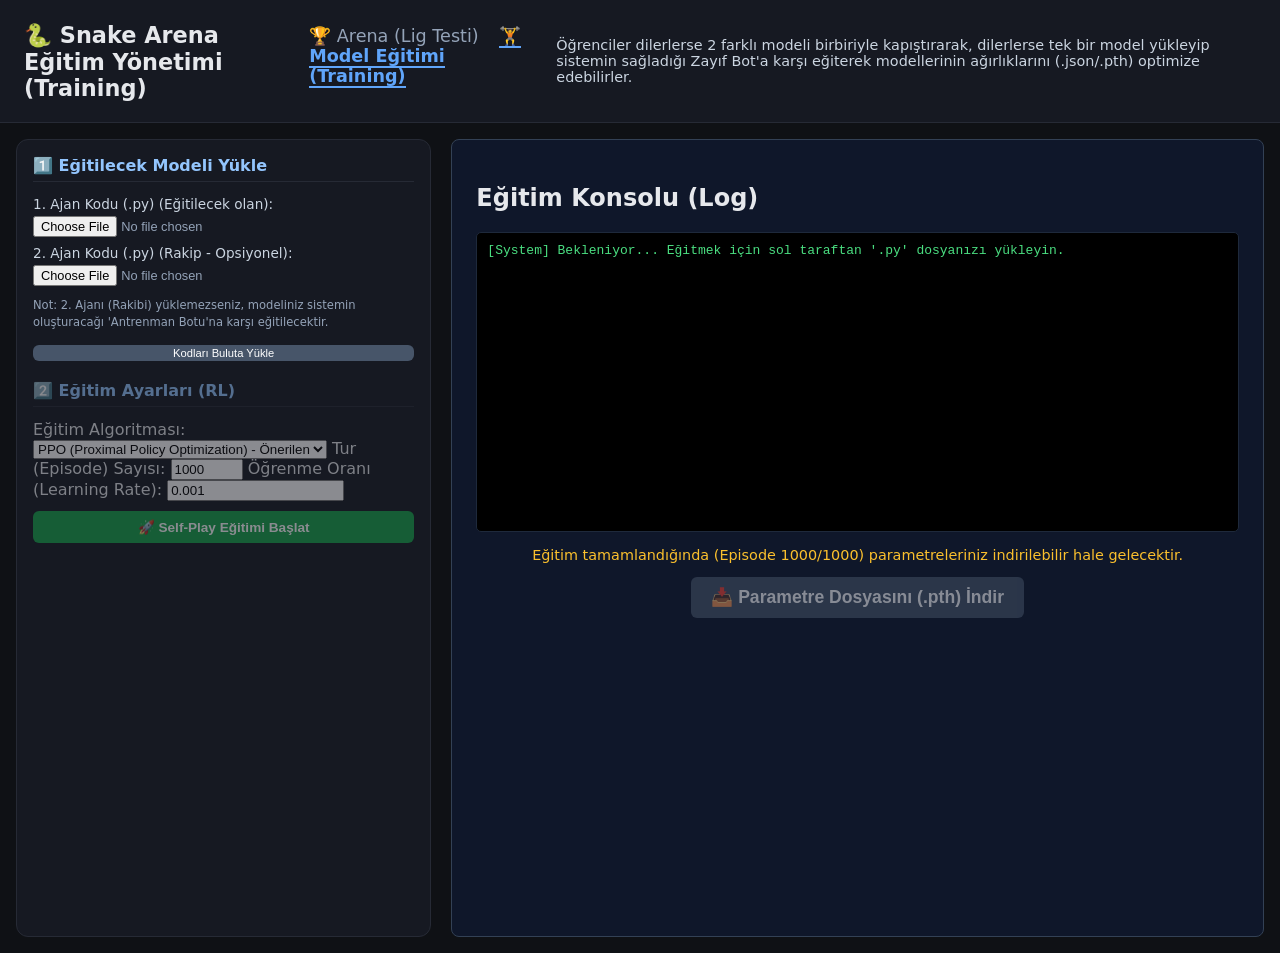
==== templates/egitim.html @ 80702fab "Add training module page and navigation; update index with links to training and arena" ====
<!DOCTYPE html>
<html lang="tr">
<head>
<meta charset="UTF-8">
<title>🐍 Snake Eğitim Modülü</title>
<link rel="stylesheet" href="/static/style.css">
<style>
  .training-container { display: flex; gap: 20px; }
  .train-settings { flex: 1; }
  .train-console { flex: 2; background: #0f172a; padding: 1.5rem; border-radius: 8px; border: 1px solid #334155; }
  .log-area { font-family: monospace; color: #4ade80; background: #000; height: 300px; padding: 10px; overflow-y: auto; border-radius: 5px; margin-top: 10px; border: 1px solid #1e293b; }
</style>
</head>
<body>
<header>
  <h1>🐍 Snake Arena Eğitim Yönetimi (Training)</h1>
  <nav style="margin-top: 10px; margin-bottom: 20px; font-size: 1.1rem;">
    <a href="/" style="color: #94a3b8; text-decoration: none; margin-right: 15px;">🏆 Arena (Lig Testi)</a>
    <a href="/egitim" style="color: #60a5fa; text-decoration: none; font-weight: bold; border-bottom: 2px solid #60a5fa;">🏋️ Model Eğitimi (Training)</a>
  </nav>
  <p style="color: #cbd5e1; font-size: 0.9rem;">Öğrenciler dilerlerse 2 farklı modeli birbiriyle kapıştırarak, dilerlerse tek bir model yükleyip sistemin sağladığı Zayıf Bot'a karşı eğiterek modellerinin ağırlıklarını (.json/.pth) optimize edebilirler.</p>
</header>

<main class="training-container">
  <section class="panel train-settings">
    <h2>1️⃣ Eğitilecek Modeli Yükle</h2>
    <form id="trainUploadForm">
      <label>1. Ajan Kodu (.py) (Eğitilecek olan): <input type="file" id="agent1" name="agent1_file" accept=".py" required></label>
      <label>2. Ajan Kodu (.py) (Rakip - Opsiyonel): <input type="file" id="agent2" name="agent2_file" accept=".py"></label>
      <p class="hint tiny" style="margin-bottom:10px;">Not: 2. Ajanı (Rakibi) yüklemezseniz, modeliniz sistemin oluşturacağı 'Antrenman Botu'na karşı eğitilecektir.</p>
      
      <button type="submit" class="secondary tiny" style="width:100%">Kodları Buluta Yükle</button>
    </form>
    
    <div id="settingsPanel" style="margin-top:20px; opacity:0.5; pointer-events:none;">
      <h2>2️⃣ Eğitim Ayarları (RL)</h2>
      <label>Eğitim Algoritması:
        <select>
          <option value="ppo">PPO (Proximal Policy Optimization) - Önerilen</option>
          <option value="dqn">DQN (Deep Q-Network)</option>
          <option value="random">Rastgele Ağırlık Güncelleme (Json Test)</option>
        </select>
      </label>
      <label>Tur (Episode) Sayısı:
        <input type="number" value="1000" min="100" max="10000">
      </label>
      <label>Öğrenme Oranı (Learning Rate):
        <input type="number" value="0.001" step="0.0001">
      </label>
      <button id="startTrainBtn" class="primary" style="margin-top:10px; width:100%;">🚀 Self-Play Eğitimi Başlat</button>
    </div>
  </section>

  <section class="train-console">
    <h2>Eğitim Konsolu (Log)</h2>
    <div class="log-area" id="logArea">
      [System] Bekleniyor... Eğitmek için sol taraftan '.py' dosyanızı yükleyin.
    </div>
    
    <div style="margin-top: 15px; text-align: center;">
      <p style="color: #fbc02d; font-size: 0.9rem;">Eğitim tamamlandığında (Episode 1000/1000) parametreleriniz indirilebilir hale gelecektir.</p>
      <button id="downloadBtn" class="secondary" style="font-size: 1.1rem; padding: 10px 20px; opacity: 0.5; pointer-events: none;" disabled>
        📥 Parametre Dosyasını (.pth) İndir
      </button>
    </div>
  </section>
</main>
<script>
  document.getElementById("trainUploadForm").addEventListener("submit", (e) => {
    e.preventDefault();
    document.getElementById("logArea").innerHTML += "<br>[System] Python dosyası yüklendi. Algoritma seçip eğitime başlayabilirsiniz.";
    const setPanel = document.getElementById("settingsPanel");
    setPanel.style.opacity = 1;
    setPanel.style.pointerEvents = "auto";
  });
</script>
</body>
</html>
---- static/style.css ----
* { box-sizing: border-box; }
body {
  margin: 0;
  font-family: -apple-system, BlinkMacSystemFont, "Segoe UI", system-ui, sans-serif;
  background: #0f1115; color: #e6e8ec;
}
header {
  display: flex; align-items: center; gap: 1rem;
  padding: 1rem 1.5rem; background: #161922; border-bottom: 1px solid #262a35;
}
header h1 { margin: 0; font-size: 1.4rem; }
.tid { margin-left: auto; color: #94a3b8; font-size: 0.85rem; }
.phase-badge {
  padding: 0.25rem 0.75rem; border-radius: 999px; font-size: 0.85rem;
  background: #2a2f3d; color: #94a3b8; text-transform: uppercase; letter-spacing: 1px;
}
.phase-badge.running { background: #1e3a2e; color: #4ade80; animation: pulse 1.4s infinite; }
.phase-badge.done    { background: #3a2e1e; color: #fbbf24; }
@keyframes pulse { 50% { opacity: 0.6; } }

main {
  display: grid; grid-template-columns: 320px 1fr 360px;
  gap: 1rem; padding: 1rem;
  min-height: calc(100vh - 70px);
}

.panel {
  background: #161922; border: 1px solid #262a35; border-radius: 12px;
  padding: 1rem; overflow-y: auto;
}
.panel h2 {
  margin-top: 1rem; font-size: 1rem; color: #93c5fd;
  border-bottom: 1px solid #262a35; padding-bottom: 0.4rem;
  display: flex; justify-content: space-between; align-items: center;
}
.panel h2:first-child { margin-top: 0; }
.panel h3 { font-size: 0.9rem; color: #cbd5e1; margin-top: 1rem; }
.hint { font-size: 0.8rem; color: #94a3b8; line-height: 1.5; }
code { background: #2a2f3d; padding: 1px 5px; border-radius: 4px; font-size: 0.85em; color: #fbbf24; }

form label { display: block; margin: 0.5rem 0; font-size: 0.85rem; color: #cbd5e1; }
input[type=file] {
  display: block; margin-top: 0.25rem; width: 100%;
  color: #94a3b8; font-size: 0.8rem;
}
button {
  cursor: pointer; padding: 0.5rem 1rem; border-radius: 6px; border: none;
  background: #3b82f6; color: white; font-weight: 600; font-size: 0.85rem;
}
button.primary { background: #16a34a; }
button.secondary { background: #475569; }
button.tiny { padding: 2px 8px; font-size: 0.7rem; font-weight: 400; }
button:hover { filter: brightness(1.15); }
button:disabled { opacity: 0.5; cursor: not-allowed; }

.actions { display: flex; gap: 0.5rem; margin-top: 1rem; }
.speed-control { margin-top: 1rem; font-size: 0.8rem; color: #94a3b8; }
.speed-control input { width: 100%; }

.count {
  background: #2a2f3d; padding: 1px 7px; border-radius: 999px; font-size: 0.75rem;
  margin-left: 0.5rem; color: #94a3b8;
}
.player-list { list-style: none; padding: 0; margin: 0.5rem 0; }
.player-list li {
  padding: 0.4rem 0.6rem; background: #1f2330; border-radius: 6px;
  margin-bottom: 4px; font-size: 0.85rem;
  display: flex; justify-content: space-between;
}

#uploadMsg { margin-top: 0.5rem; font-size: 0.85rem; min-height: 1.2em; }
#uploadMsg.ok { color: #4ade80; }
#uploadMsg.err { color: #f87171; }

.arena-panel { display: flex; flex-direction: column; align-items: center; }
.arena-panel h2, .arena-panel h3 { align-self: stretch; }
#arena {
  background: #0a0c12; border: 1px solid #262a35; border-radius: 8px;
  margin: 0.5rem 0;
}
.match-info {
  font-size: 1rem; color: #fbbf24; padding: 0.5rem; text-align: center;
  background: #1f2330; border-radius: 6px; margin: 0.25rem 0;
  align-self: stretch;
}
.snake-stats {
  display: flex; gap: 1rem; justify-content: space-around;
  width: 100%; font-size: 0.85rem; padding: 0.5rem;
}
.snake-stats .s0 { color: #4ade80; }
.snake-stats .s1 { color: #60a5fa; }
.snake-stats .dead { text-decoration: line-through; opacity: 0.6; }

.events {
  background: #0a0c12; border-radius: 6px; padding: 0.5rem;
  font-family: ui-monospace, monospace; font-size: 0.75rem;
  max-height: 150px; overflow-y: auto; width: 100%;
}
.events div { padding: 1px 0; color: #94a3b8; }
.events div.new { color: #fbbf24; }

.bracket { display: flex; gap: 0.5rem; overflow-x: auto; padding: 0.5rem 0; }
.bracket-round {
  display: flex; flex-direction: column; justify-content: space-around;
  min-width: 130px; gap: 0.5rem;
}
.bracket-round .round-name {
  font-size: 0.7rem; text-transform: uppercase; color: #94a3b8;
  text-align: center; margin-bottom: 0.25rem; letter-spacing: 1px;
}
.match-card {
  background: #1f2330; border-radius: 6px; padding: 0.4rem; font-size: 0.75rem;
  border-left: 3px solid #475569;
}
.match-card.live { border-left-color: #fbbf24; box-shadow: 0 0 12px rgba(251,191,36,0.3); }
.match-card.done { border-left-color: #4ade80; }
.match-card .player {
  padding: 2px 4px; display: flex; justify-content: space-between;
}
.match-card .player.winner {
  background: #1e3a2e; color: #4ade80; border-radius: 3px; font-weight: 600;
}
.match-card .player.loser { color: #94a3b8; }

.leaderboard { width: 100%; border-collapse: collapse; font-size: 0.8rem; margin-top: 0.5rem; }
.leaderboard th, .leaderboard td {
  padding: 0.4rem; text-align: left; border-bottom: 1px solid #262a35;
}
.leaderboard th { color: #94a3b8; font-weight: 500; }
.leaderboard tbody tr:nth-child(1) td { color: #fbbf24; font-weight: 600; }
.leaderboard tbody tr:nth-child(2) td { color: #cbd5e1; }
.leaderboard tbody tr:nth-child(3) td { color: #f97316; }

.history {
  font-size: 0.75rem; max-height: 200px; overflow-y: auto;
  font-family: ui-monospace, monospace;
}
.history div {
  padding: 3px 5px; border-bottom: 1px solid #262a35; color: #94a3b8;
}
.history div .w { color: #4ade80; font-weight: 600; }

/* ---- v2 additions ---- */
.topology {
  font-size: 0.85rem; color: #94a3b8;
  background: #1f2330; padding: 4px 10px; border-radius: 999px;
}
.config-grid {
  display: grid; grid-template-columns: 1fr 1fr; gap: 0.5rem; margin: 0.5rem 0;
}
.config-grid label { margin: 0; font-size: 0.8rem; color: #cbd5e1; }
.config-grid input {
  width: 100%; margin-top: 4px; padding: 6px 8px;
  background: #0a0c12; border: 1px solid #2a2f3d; color: #e6e8ec;
  border-radius: 4px; font-size: 0.9rem;
}
.hint.tiny { font-size: 0.72rem; }
details { margin-top: 0.5rem; }
details summary { cursor: pointer; font-size: 0.85rem; color: #93c5fd; padding: 4px 0; }
#zipMsg, #uploadMsg { margin-top: 0.5rem; font-size: 0.85rem; }
#zipMsg.ok, #uploadMsg.ok { color: #4ade80; }
#zipMsg.err, #uploadMsg.err { color: #f87171; }
.zip-report { font-size: 0.78rem; margin-top: 0.4rem; background: #0a0c12; padding: 6px 8px; border-radius: 4px; }
.zip-report b { color: #cbd5e1; }
.zip-report ul { margin: 2px 0; padding-left: 1.2em; }

.player-list li.oversized {
  border-left: 3px solid #f87171; padding-left: 8px; background: #2a1f1f;
}
.player-list li .mb-info {
  font-size: 0.72rem; color: #94a3b8; margin-left: 6px;
}
.player-list li.oversized .mb-info {
  color: #f87171; font-weight: 600;
}
.player-list li .no-params {
  font-size: 0.7rem; color: #fbbf24; margin-left: 6px;
}

/* BRACKET FIXES */
.bracket {
  display: flex !important;
  gap: 1rem !important;
  overflow-x: auto !important;
  padding: 0.5rem !important;
  justify-content: flex-start !important;
  align-items: center !important;
}
.bracket-round {
  display: flex !important;
  flex-direction: column !important;
  justify-content: center !important;
  flex: 0 0 150px !important;
  min-width: 150px !important;
  gap: 0.5rem !important;
}
.match-card {
  width: 100% !important;
  box-sizing: border-box !important;
  overflow: hidden !important;
}
.match-card .player {
  white-space: nowrap !important;
}
.match-card .player span:first-child {
  overflow: hidden !important;
  text-overflow: ellipsis !important;
  max-width: 100px !important;
}

.bracket {
  display: flex !important;
  gap: 1rem !important;
  overflow-x: auto !important;
  padding: 0.5rem !important;
  justify-content: flex-start !important; 
  align-items: stretch !important;
}

.bracket-round {
  display: flex !important;
  flex-direction: column !important;
  justify-content: space-around !important;
  flex: 0 0 140px !important;
  min-width: 140px !important;
  gap: 0.75rem !important;
}

.bracket-round .round-name {
  font-size: 0.75rem !important;
  text-transform: uppercase !important;
  color: #94a3b8 !important;
  text-align: center !important;
  margin-bottom: 0.5rem !important;
  letter-spacing: 1px !important;
  font-weight: bold !important;
  width: 100% !important;
}

.match-card {
  width: 100% !important;
  box-sizing: border-box !important;
  overflow: hidden !important;
  background: #1f2330 !important;
  border-radius: 6px !important;
  padding: 0.4rem !important;
  border-left: 3px solid #475569 !important;
}

.match-card .player {
  padding: 2px 4px !important;
  display: flex !important;
  justify-content: space-between !important;
  align-items: center !important;
  white-space: nowrap !important;
}

.match-card .player span:first-child {
  overflow: hidden !important;
  text-overflow: ellipsis !important;
  max-width: 90px !important;
  display: inline-block !important;
}
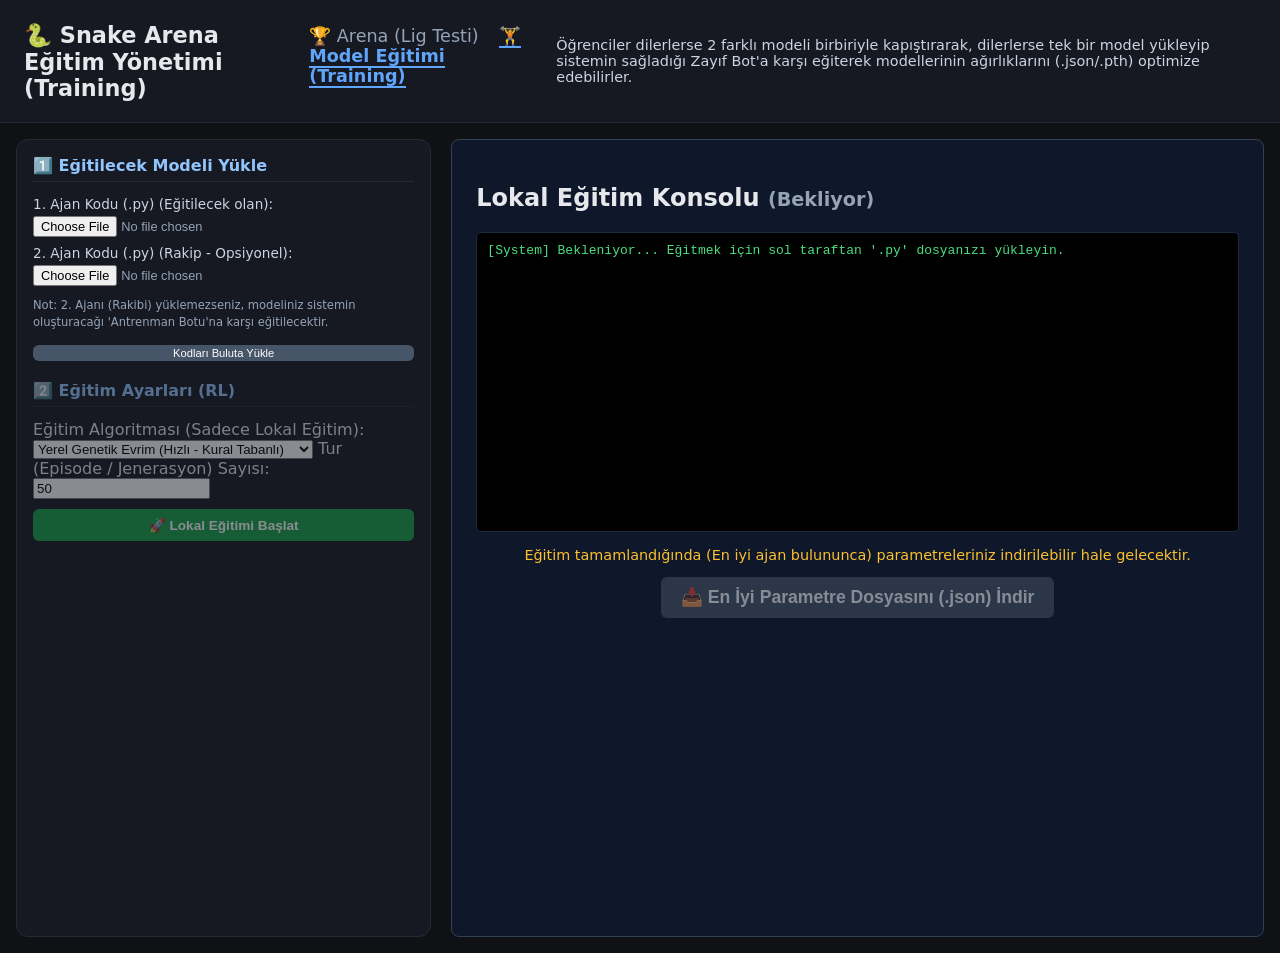
==== commit 3074a2d1: "Implement local genetic training simulation API and update training UI" ====
--- a/templates/egitim.html
+++ b/templates/egitim.html
@@ -34,45 +34,108 @@
     
     <div id="settingsPanel" style="margin-top:20px; opacity:0.5; pointer-events:none;">
       <h2>2️⃣ Eğitim Ayarları (RL)</h2>
-      <label>Eğitim Algoritması:
-        <select>
-          <option value="ppo">PPO (Proximal Policy Optimization) - Önerilen</option>
-          <option value="dqn">DQN (Deep Q-Network)</option>
-          <option value="random">Rastgele Ağırlık Güncelleme (Json Test)</option>
+        <label>Eğitim Algoritması (Sadece Lokal Eğitim):
+        <select id="trainAlgo">
+          <option value="genetic">Yerel Genetik Evrim (Hızlı - Kural Tabanlı)</option>
+          <option value="dummy_rl" disabled>Derin Öğrenme (RL - Terminalden Başlatın)</option>
         </select>
       </label>
-      <label>Tur (Episode) Sayısı:
-        <input type="number" value="1000" min="100" max="10000">
+      <label>Tur (Episode / Jenerasyon) Sayısı:
+        <input type="number" id="trainEpisodes" value="50" min="1" step="1">
       </label>
-      <label>Öğrenme Oranı (Learning Rate):
-        <input type="number" value="0.001" step="0.0001">
-      </label>
-      <button id="startTrainBtn" class="primary" style="margin-top:10px; width:100%;">🚀 Self-Play Eğitimi Başlat</button>
+      <button id="startTrainBtn" type="button" class="primary" style="margin-top:10px; width:100%;">🚀 Lokal Eğitimi Başlat</button>
     </div>
   </section>
 
   <section class="train-console">
-    <h2>Eğitim Konsolu (Log)</h2>
+    <h2>Lokal Eğitim Konsolu <span id="trainStatus" style="color: #94a3b8; font-size:0.8em;">(Bekliyor)</span></h2>
     <div class="log-area" id="logArea">
       [System] Bekleniyor... Eğitmek için sol taraftan '.py' dosyanızı yükleyin.
     </div>
-    
+
     <div style="margin-top: 15px; text-align: center;">
-      <p style="color: #fbc02d; font-size: 0.9rem;">Eğitim tamamlandığında (Episode 1000/1000) parametreleriniz indirilebilir hale gelecektir.</p>
+      <p style="color: #fbc02d; font-size: 0.9rem;" id="dlHint">Eğitim tamamlandığında (En iyi ajan bulununca) parametreleriniz indirilebilir hale gelecektir.</p>
       <button id="downloadBtn" class="secondary" style="font-size: 1.1rem; padding: 10px 20px; opacity: 0.5; pointer-events: none;" disabled>
-        📥 Parametre Dosyasını (.pth) İndir
+        📥 En İyi Parametre Dosyasını (.json) İndir
       </button>
     </div>
   </section>
 </main>
 <script>
-  document.getElementById("trainUploadForm").addEventListener("submit", (e) => {
+  let trainedParams = null; // Backend'den gelecek
+
+  document.getElementById("trainUploadForm").addEventListener("submit", async (e) => {
     e.preventDefault();
-    document.getElementById("logArea").innerHTML += "<br>[System] Python dosyası yüklendi. Algoritma seçip eğitime başlayabilirsiniz.";
+    document.getElementById("logArea").innerHTML += "<br>[System] Python dosyaları başarıyla seçildi. Eğitime başlayabilirsiniz.";
     const setPanel = document.getElementById("settingsPanel");
     setPanel.style.opacity = 1;
     setPanel.style.pointerEvents = "auto";
   });
+
+  document.getElementById("startTrainBtn").addEventListener("click", async () => {
+      const log = document.getElementById("logArea");
+      const btn = document.getElementById("startTrainBtn");
+      
+      const a1 = document.getElementById("agent1").files[0];
+      const a2 = document.getElementById("agent2").files[0];
+      
+      if (!a1) return alert("1. Ajanı seçmek zorunludur!");
+      
+      let formData = new FormData();
+      formData.append("agent1_file", a1);
+      if (a2) formData.append("agent2_file", a2);
+      
+      formData.append("episodes", document.getElementById("trainEpisodes").value);
+      
+      btn.disabled = true;
+      btn.style.opacity = 0.5;
+      document.getElementById("trainStatus").innerText = "(Eğitim Sürüyor... Lütfen Bekleyin)";
+      log.innerHTML += "<br><br>[Eğitim] Lokal oyun motorunda genetik eğitim başlatılıyor...<br>Bu işlem tur sayısına göre birkaç saniye sürebilir.<br>";
+      
+      try {
+          const res = await fetch("/api/train", {
+              method: "POST",
+              body: formData
+          });
+          const data = await res.json();
+          
+          if (!data.ok) {
+              log.innerHTML += `<br><span style="color:#ef4444">[Hata] ${data.error}</span>`;
+              document.getElementById("trainStatus").innerText = "(Hata)";
+          } else {
+              log.innerHTML += `<br><span style="color:#4ade80">[Başarılı] Eğitim tamamlandı!</span>`;
+              data.log.forEach(line => {
+                  log.innerHTML += `<br>> ${line}`;
+              });
+              
+              trainedParams = data.best_params;
+              
+              const dBtn = document.getElementById("downloadBtn");
+              dBtn.disabled = false;
+              dBtn.style.opacity = 1;
+              dBtn.style.pointerEvents = "auto";
+              document.getElementById("trainStatus").innerText = "(Tamamlandı)";
+          }
+      } catch (err) {
+          log.innerHTML += `<br><span style="color:#ef4444">[Ağ Hatası] ${err}</span>`;
+          document.getElementById("trainStatus").innerText = "(Ağ Hatası)";
+      } finally {
+          btn.disabled = false;
+          btn.style.opacity = 1;
+          log.scrollTop = log.scrollHeight;
+      }
+  });
+
+  document.getElementById("downloadBtn").addEventListener("click", () => {
+      if (!trainedParams) return;
+      const dataStr = "data:text/json;charset=utf-8," + encodeURIComponent(JSON.stringify(trainedParams, null, 2));
+      const node = document.createElement('a');
+      node.setAttribute("href",     dataStr);
+      node.setAttribute("download", "trained_params.json");
+      document.body.appendChild(node);
+      node.click();
+      node.remove();
+  });
 </script>
 </body>
 </html>
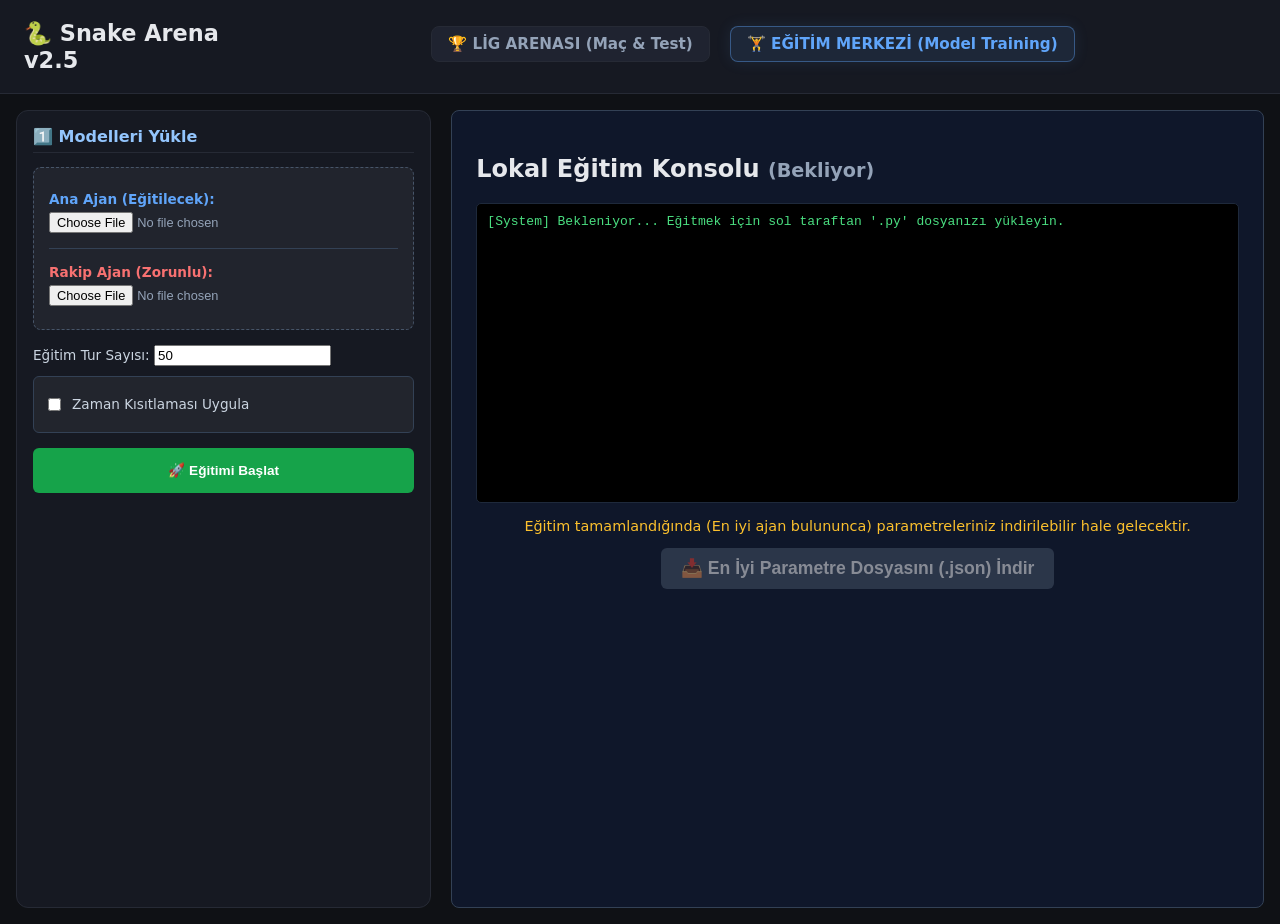
==== commit 255f20eb: "Enhance training module: enforce mandatory agent uploads, improve UI for agent selection, and add ti" ====
--- a/templates/egitim.html
+++ b/templates/egitim.html
@@ -13,38 +13,47 @@
 </head>
 <body>
 <header>
-  <h1>🐍 Snake Arena Eğitim Yönetimi (Training)</h1>
-  <nav style="margin-top: 10px; margin-bottom: 20px; font-size: 1.1rem;">
-    <a href="/" style="color: #94a3b8; text-decoration: none; margin-right: 15px;">🏆 Arena (Lig Testi)</a>
-    <a href="/egitim" style="color: #60a5fa; text-decoration: none; font-weight: bold; border-bottom: 2px solid #60a5fa;">🏋️ Model Eğitimi (Training)</a>
+  <h1>🐍 Snake Arena v2.5</h1>
+  <nav class="main-nav">
+    <a href="/" class="nav-item">🏆 LİG ARENASI (Maç & Test)</a>
+    <a href="/egitim" class="nav-item active">🏋️ EĞİTİM MERKEZİ (Model Training)</a>
   </nav>
-  <p style="color: #cbd5e1; font-size: 0.9rem;">Öğrenciler dilerlerse 2 farklı modeli birbiriyle kapıştırarak, dilerlerse tek bir model yükleyip sistemin sağladığı Zayıf Bot'a karşı eğiterek modellerinin ağırlıklarını (.json/.pth) optimize edebilirler.</p>
 </header>
 
 <main class="training-container">
   <section class="panel train-settings">
-    <h2>1️⃣ Eğitilecek Modeli Yükle</h2>
+    <h2>1️⃣ Modelleri Yükle</h2>
     <form id="trainUploadForm">
-      <label>1. Ajan Kodu (.py) (Eğitilecek olan): <input type="file" id="agent1" name="agent1_file" accept=".py" required></label>
-      <label>2. Ajan Kodu (.py) (Rakip - Opsiyonel): <input type="file" id="agent2" name="agent2_file" accept=".py"></label>
-      <p class="hint tiny" style="margin-bottom:10px;">Not: 2. Ajanı (Rakibi) yüklemezseniz, modeliniz sistemin oluşturacağı 'Antrenman Botu'na karşı eğitilecektir.</p>
+      <div style="background: rgba(255,255,255,0.05); padding: 15px; border-radius: 8px; margin-bottom: 15px; border: 1px dashed #475569;">
+        <label style="font-weight: bold; color: #60a5fa;">Ana Ajan (Eğitilecek): 
+          <input type="file" id="agent1" name="agent1_file" accept=".py" required style="margin-top:5px;">
+        </label>
+        <hr style="border: 0; border-top: 1px solid #334155; margin: 15px 0;">
+        <label style="font-weight: bold; color: #f87171;">Rakip Ajan (Zorunlu): 
+          <input type="file" id="agent2" name="agent2_file" accept=".py" required style="margin-top:5px;">
+        </label>
+      </div>
       
-      <button type="submit" class="secondary tiny" style="width:100%">Kodları Buluta Yükle</button>
+      <div id="settingsArea">
+        <label>Eğitim Tur Sayısı:
+          <input type="number" id="trainEpisodes" value="50" min="1" step="1">
+        </label>
+        
+        <div style="background: rgba(255,255,255,0.05); padding: 10px; border-radius: 6px; margin-top: 10px; border: 1px solid #334155;">
+          <label style="display: flex; align-items: center; gap: 8px; cursor: pointer;">
+            <input type="checkbox" id="enableTimeLimit" style="width: auto;">
+            <span>Zaman Kısıtlaması Uygula</span>
+          </label>
+          <div id="timeLimitContainer" style="margin-top: 8px; display: none;">
+            <label style="font-size: 0.8rem;">Maks. Hamle Süresi (sn):
+              <input type="number" id="timeLimit" value="0.1" min="0.01" step="0.01">
+            </label>
+          </div>
+        </div>
+      </div>
+
+      <button type="submit" class="primary" style="width:100%; height: 45px; font-weight: bold; margin-top: 15px;">🚀 Eğitimi Başlat</button>
     </form>
-    
-    <div id="settingsPanel" style="margin-top:20px; opacity:0.5; pointer-events:none;">
-      <h2>2️⃣ Eğitim Ayarları (RL)</h2>
-        <label>Eğitim Algoritması (Sadece Lokal Eğitim):
-        <select id="trainAlgo">
-          <option value="genetic">Yerel Genetik Evrim (Hızlı - Kural Tabanlı)</option>
-          <option value="dummy_rl" disabled>Derin Öğrenme (RL - Terminalden Başlatın)</option>
-        </select>
-      </label>
-      <label>Tur (Episode / Jenerasyon) Sayısı:
-        <input type="number" id="trainEpisodes" value="50" min="1" step="1">
-      </label>
-      <button id="startTrainBtn" type="button" class="primary" style="margin-top:10px; width:100%;">🚀 Lokal Eğitimi Başlat</button>
-    </div>
   </section>
 
   <section class="train-console">
@@ -62,35 +71,67 @@
   </section>
 </main>
 <script>
-  let trainedParams = null; // Backend'den gelecek
+  let trainedParams = null;
 
   document.getElementById("trainUploadForm").addEventListener("submit", async (e) => {
-    e.preventDefault();
-    document.getElementById("logArea").innerHTML += "<br>[System] Python dosyaları başarıyla seçildi. Eğitime başlayabilirsiniz.";
-    const setPanel = document.getElementById("settingsPanel");
-    setPanel.style.opacity = 1;
-    setPanel.style.pointerEvents = "auto";
-  });
-
-  document.getElementById("startTrainBtn").addEventListener("click", async () => {
+      e.preventDefault();
+      
       const log = document.getElementById("logArea");
-      const btn = document.getElementById("startTrainBtn");
+      const btn = e.submitter;
       
       const a1 = document.getElementById("agent1").files[0];
       const a2 = document.getElementById("agent2").files[0];
       
-      if (!a1) return alert("1. Ajanı seçmek zorunludur!");
+      if (!a1 || !a2) {
+          alert("Eğitim için her iki ajanı da seçmek zorunludur!");
+          return;
+      }
       
       let formData = new FormData();
       formData.append("agent1_file", a1);
-      if (a2) formData.append("agent2_file", a2);
+      formData.append("agent2_file", a2);
+      formData.append("episodes", document.getElementById("trainEpisodes").value);
       
-      formData.append("episodes", document.getElementById("trainEpisodes").value);
+      const timeEnabled = document.getElementById("enableTimeLimit").checked;
+      if (timeEnabled) {
+          formData.append("time_limit", document.getElementById("timeLimit").value);
+      } else {
+          formData.append("time_limit", "0"); // 0 = Limitsiz
+      }
       
       btn.disabled = true;
       btn.style.opacity = 0.5;
       document.getElementById("trainStatus").innerText = "(Eğitim Sürüyor... Lütfen Bekleyin)";
-      log.innerHTML += "<br><br>[Eğitim] Lokal oyun motorunda genetik eğitim başlatılıyor...<br>Bu işlem tur sayısına göre birkaç saniye sürebilir.<br>";
+      log.innerHTML += "<br><br>[Eğitim] Modeller yüklendi. Lokal oyun motorunda genetik eğitim başlatılıyor...<br>";
+
+      try {
+          const resp = await fetch("/api/train", {
+              method: "POST",
+              body: formData
+          });
+          const result = await resp.json();
+          
+          btn.disabled = false;
+          btn.style.opacity = 1;
+          document.getElementById("trainStatus").innerText = "(Bitti)";
+
+          if (result.success) {
+              log.innerHTML += `<br><b style='color:#fbbf24'>[BAŞARILI]</b> Eğitim tamamlandı! <br>Fitness: ${result.fitness.toFixed(2)}<br>Parametreler optimize edildi.`;
+              trainedParams = result.best_params;
+              document.getElementById("downloadBtn").disabled = false;
+              document.getElementById("downloadBtn").style.opacity = 1;
+              document.getElementById("downloadBtn").style.pointerEvents = "auto";
+          } else {
+              log.innerHTML += `<br><b style='color:#f87171'>[HATA]</b> ${result.error}`;
+          }
+      } catch (err) {
+          log.innerHTML += `<br><b style='color:#f87171'>[SİSTEM HATASI]</b> Sunucuya ulaşılamadı.`;
+          btn.disabled = false;
+          btn.style.opacity = 1;
+      }
+  });
+
+  document.getElementById("downloadBtn").addEventListener("click", () => {
       
       try {
           const res = await fetch("/api/train", {
@@ -136,6 +177,11 @@
       node.click();
       node.remove();
   });
+
+  // Zaman kısıtlaması checkbox kontrolü
+  document.getElementById("enableTimeLimit").addEventListener("change", (e) => {
+      document.getElementById("timeLimitContainer").style.display = e.target.checked ? "block" : "none";
+  });
 </script>
 </body>
 </html>
--- a/static/style.css
+++ b/static/style.css
@@ -8,7 +8,44 @@
   display: flex; align-items: center; gap: 1rem;
   padding: 1rem 1.5rem; background: #161922; border-bottom: 1px solid #262a35;
 }
-header h1 { margin: 0; font-size: 1.4rem; }
+header h1 {
+  margin: 0;
+  font-size: 1.4rem;
+}
+
+/* --- NAVIGATION --- */
+.main-nav {
+    display: flex;
+    justify-content: center;
+    gap: 20px;
+    margin: 10px 0 15px 0;
+    width: 100%;
+}
+
+.nav-item {
+    text-decoration: none;
+    color: #94a3b8;
+    font-weight: 600;
+    font-size: 0.95rem;
+    padding: 8px 16px;
+    border-radius: 8px;
+    transition: all 0.2s;
+    border: 1px solid #262a35;
+    background: #1f2330;
+}
+
+.nav-item:hover {
+    color: #fff;
+    background: #2a2f3d;
+}
+
+.nav-item.active {
+    color: #60a5fa;
+    background: rgba(96, 165, 250, 0.1);
+    border: 1px solid rgba(96, 165, 250, 0.4);
+    box-shadow: 0 0 15px rgba(96, 165, 250, 0.1);
+}
+
 .tid { margin-left: auto; color: #94a3b8; font-size: 0.85rem; }
 .phase-badge {
   padding: 0.25rem 0.75rem; border-radius: 999px; font-size: 0.85rem;
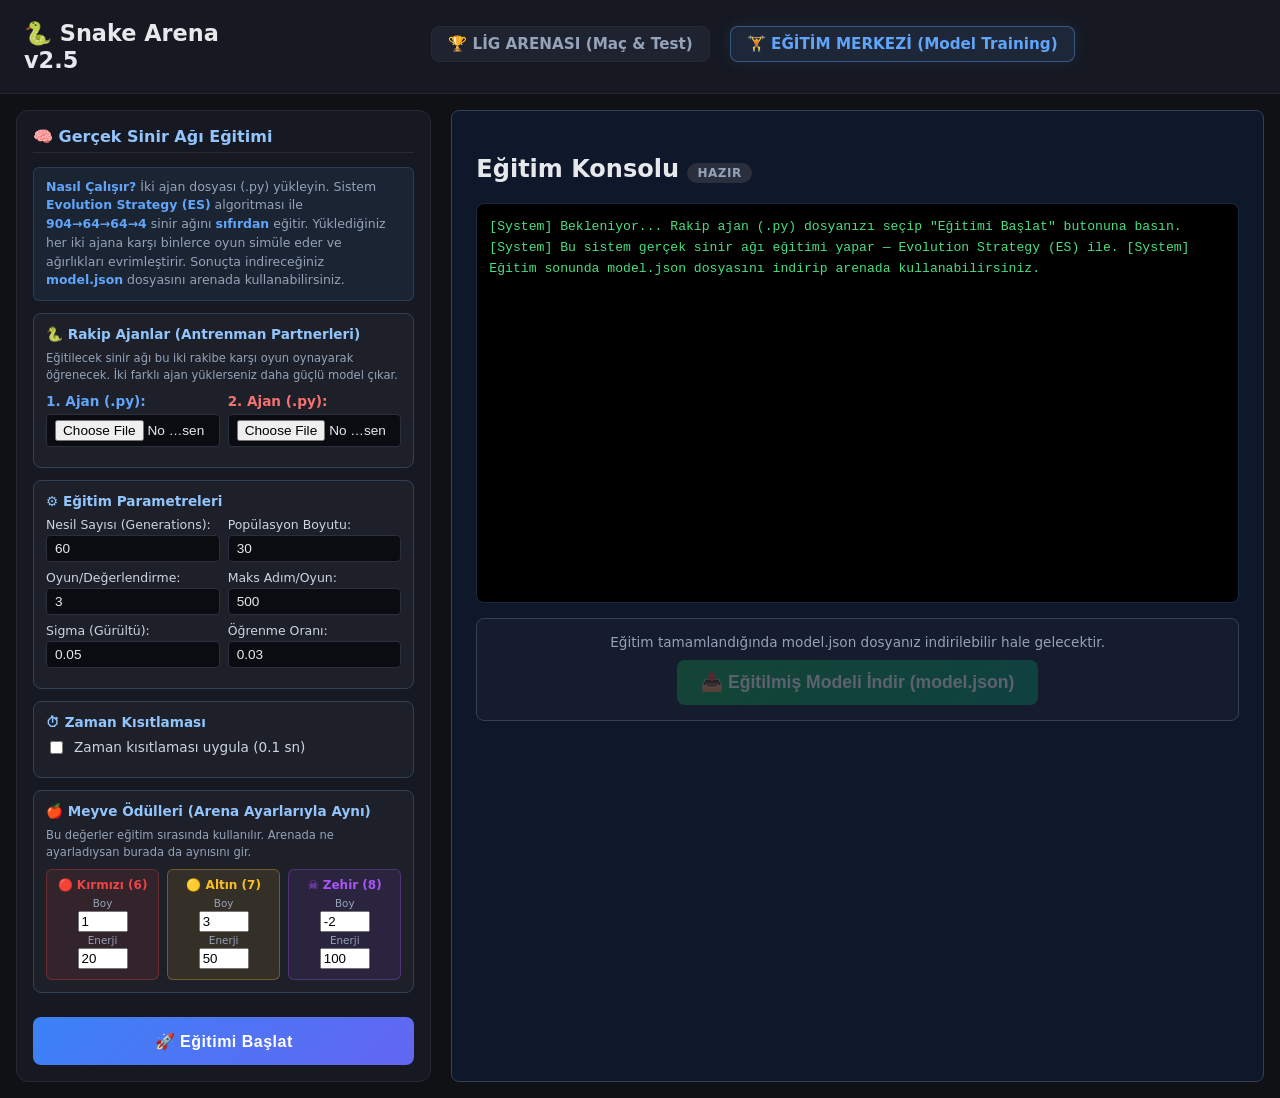
==== commit f097f400: "feat: integrate evolution strategy training, implement league-based point scoring, and optimize logg" ====
--- a/templates/egitim.html
+++ b/templates/egitim.html
@@ -2,13 +2,171 @@
 <html lang="tr">
 <head>
 <meta charset="UTF-8">
-<title>🐍 Snake Eğitim Modülü</title>
+<title>🐍 Snake Eğitim Modülü - Gerçek Sinir Ağı Eğitimi</title>
 <link rel="stylesheet" href="/static/style.css">
 <style>
-  .training-container { display: flex; gap: 20px; }
-  .train-settings { flex: 1; }
-  .train-console { flex: 2; background: #0f172a; padding: 1.5rem; border-radius: 8px; border: 1px solid #334155; }
-  .log-area { font-family: monospace; color: #4ade80; background: #000; height: 300px; padding: 10px; overflow-y: auto; border-radius: 5px; margin-top: 10px; border: 1px solid #1e293b; }
+  .training-container { display: flex; gap: 20px; flex-wrap: wrap; }
+  .train-settings { flex: 1; min-width: 320px; }
+  .train-console { flex: 2; min-width: 400px; background: #0f172a; padding: 1.5rem; border-radius: 8px; border: 1px solid #334155; }
+  
+  .log-area { 
+    font-family: 'JetBrains Mono', ui-monospace, monospace; 
+    color: #4ade80; 
+    background: #000; 
+    height: 400px; 
+    padding: 12px; 
+    overflow-y: auto; 
+    border-radius: 8px; 
+    margin-top: 10px; 
+    border: 1px solid #1e293b; 
+    font-size: 0.82rem;
+    line-height: 1.6;
+  }
+  
+  .log-area .log-info { color: #60a5fa; }
+  .log-area .log-warn { color: #fbbf24; }
+  .log-area .log-error { color: #f87171; }
+  .log-area .log-success { color: #4ade80; font-weight: bold; }
+  .log-area .log-divider { color: #475569; }
+  
+  .param-group {
+    background: rgba(255,255,255,0.03);
+    padding: 12px;
+    border-radius: 8px;
+    margin-bottom: 12px;
+    border: 1px solid #334155;
+  }
+  .param-group h3 {
+    margin: 0 0 8px 0;
+    font-size: 0.85rem;
+    color: #93c5fd;
+  }
+  .param-row {
+    display: grid;
+    grid-template-columns: 1fr 1fr;
+    gap: 8px;
+    margin-bottom: 8px;
+  }
+  .param-row label {
+    font-size: 0.78rem;
+    color: #cbd5e1;
+    margin: 0;
+  }
+  .param-row input {
+    width: 100%;
+    margin-top: 3px;
+    padding: 5px 8px;
+    background: #0a0c12;
+    border: 1px solid #2a2f3d;
+    color: #e6e8ec;
+    border-radius: 4px;
+    font-size: 0.85rem;
+  }
+  
+  .fruit-config {
+    display: grid;
+    grid-template-columns: repeat(3, 1fr);
+    gap: 8px;
+  }
+  .fruit-card {
+    padding: 8px;
+    border-radius: 6px;
+    text-align: center;
+    border: 1px solid #334155;
+  }
+  .fruit-card.red { background: rgba(239, 68, 68, 0.1); border-color: rgba(239, 68, 68, 0.3); }
+  .fruit-card.gold { background: rgba(251, 191, 36, 0.1); border-color: rgba(251, 191, 36, 0.3); }
+  .fruit-card.poison { background: rgba(168, 85, 247, 0.1); border-color: rgba(168, 85, 247, 0.3); }
+  .fruit-card .fruit-title { font-size: 0.75rem; font-weight: bold; margin-bottom: 5px; }
+  .fruit-card input { width: 50px; margin: 2px; }
+  .fruit-card .input-label { font-size: 0.65rem; color: #94a3b8; display: block; }
+
+  .progress-bar {
+    width: 100%;
+    height: 6px;
+    background: #1e293b;
+    border-radius: 3px;
+    margin-top: 8px;
+    overflow: hidden;
+  }
+  .progress-bar .fill {
+    height: 100%;
+    background: linear-gradient(90deg, #3b82f6, #4ade80);
+    border-radius: 3px;
+    transition: width 0.3s ease;
+    width: 0%;
+  }
+  
+  .status-badge {
+    display: inline-block;
+    padding: 3px 10px;
+    border-radius: 999px;
+    font-size: 0.75rem;
+    font-weight: 600;
+    letter-spacing: 0.5px;
+  }
+  .status-badge.idle { background: #2a2f3d; color: #94a3b8; }
+  .status-badge.running { background: #1e3a2e; color: #4ade80; animation: pulse 1.4s infinite; }
+  .status-badge.done { background: #3a2e1e; color: #fbbf24; }
+  .status-badge.error { background: #3a1e1e; color: #f87171; }
+  
+  @keyframes pulse { 50% { opacity: 0.6; } }
+  
+  .download-section {
+    margin-top: 15px;
+    text-align: center;
+    padding: 15px;
+    background: rgba(74, 222, 128, 0.05);
+    border-radius: 8px;
+    border: 1px solid rgba(74, 222, 128, 0.2);
+  }
+  .download-section.disabled {
+    background: rgba(255,255,255,0.02);
+    border-color: #334155;
+  }
+  
+  .btn-download {
+    font-size: 1.1rem;
+    padding: 12px 24px;
+    background: linear-gradient(135deg, #16a34a, #059669);
+    border: none;
+    color: white;
+    border-radius: 8px;
+    cursor: pointer;
+    font-weight: 700;
+    transition: all 0.2s;
+  }
+  .btn-download:hover { transform: translateY(-1px); box-shadow: 0 4px 12px rgba(22, 163, 74, 0.4); }
+  .btn-download:disabled { opacity: 0.3; cursor: not-allowed; transform: none; box-shadow: none; }
+  
+  .btn-train {
+    width: 100%;
+    height: 48px;
+    font-weight: bold;
+    font-size: 1rem;
+    margin-top: 12px;
+    background: linear-gradient(135deg, #3b82f6, #6366f1);
+    border: none;
+    color: white;
+    border-radius: 8px;
+    cursor: pointer;
+    transition: all 0.2s;
+    letter-spacing: 0.5px;
+  }
+  .btn-train:hover { transform: translateY(-1px); box-shadow: 0 4px 12px rgba(59, 130, 246, 0.4); }
+  .btn-train:disabled { opacity: 0.4; cursor: not-allowed; transform: none; box-shadow: none; }
+  
+  .info-box {
+    background: rgba(96, 165, 250, 0.08);
+    border: 1px solid rgba(96, 165, 250, 0.2);
+    border-radius: 6px;
+    padding: 10px 12px;
+    font-size: 0.78rem;
+    color: #94a3b8;
+    line-height: 1.5;
+    margin-bottom: 12px;
+  }
+  .info-box b { color: #60a5fa; }
 </style>
 </head>
 <body>
@@ -22,166 +180,351 @@
 
 <main class="training-container">
   <section class="panel train-settings">
-    <h2>1️⃣ Modelleri Yükle</h2>
-    <form id="trainUploadForm">
-      <div style="background: rgba(255,255,255,0.05); padding: 15px; border-radius: 8px; margin-bottom: 15px; border: 1px dashed #475569;">
-        <label style="font-weight: bold; color: #60a5fa;">Ana Ajan (Eğitilecek): 
-          <input type="file" id="agent1" name="agent1_file" accept=".py" required style="margin-top:5px;">
+    <h2>🧠 Gerçek Sinir Ağı Eğitimi</h2>
+    
+    <div class="info-box">
+      <b>Nasıl Çalışır?</b> İki ajan dosyası (.py) yükleyin. Sistem <b>Evolution Strategy (ES)</b> 
+      algoritması ile <b>904→64→64→4</b> sinir ağını <b>sıfırdan</b> eğitir. Yüklediğiniz her iki 
+      ajana karşı binlerce oyun simüle eder ve ağırlıkları evrimleştirir. Sonuçta indireceğiniz 
+      <b>model.json</b> dosyasını arenada kullanabilirsiniz.
+    </div>
+    
+    <form id="trainForm">
+      <!-- İki Ajan Yükleme -->
+      <div class="param-group">
+        <h3>🐍 Rakip Ajanlar (Antrenman Partnerleri)</h3>
+        <p class="hint tiny" style="margin:0 0 8px 0;">Eğitilecek sinir ağı bu iki rakibe karşı oyun oynayarak öğrenecek. İki farklı ajan yüklerseniz daha güçlü model çıkar.</p>
+        <div class="param-row">
+          <label style="font-weight: bold; color: #60a5fa; font-size: 0.85rem;">
+            1. Ajan (.py):
+            <input type="file" id="agent1" name="agent1_file" accept=".py" required style="margin-top:5px;">
+          </label>
+          <label style="font-weight: bold; color: #f87171; font-size: 0.85rem;">
+            2. Ajan (.py):
+            <input type="file" id="agent2" name="agent2_file" accept=".py" required style="margin-top:5px;">
+          </label>
+        </div>
+      </div>
+      
+      <!-- Eğitim Parametreleri -->
+      <div class="param-group">
+        <h3>⚙ Eğitim Parametreleri</h3>
+        <div class="param-row">
+          <label>Nesil Sayısı (Generations):
+            <input type="number" id="generations" value="60" min="10" max="500" step="10">
+          </label>
+          <label>Popülasyon Boyutu:
+            <input type="number" id="population_size" value="30" min="10" max="100" step="2">
+          </label>
+        </div>
+        <div class="param-row">
+          <label>Oyun/Değerlendirme:
+            <input type="number" id="games_per_eval" value="3" min="1" max="10" step="1">
+          </label>
+          <label>Maks Adım/Oyun:
+            <input type="number" id="max_steps" value="500" min="100" max="2000" step="50">
+          </label>
+        </div>
+        <div class="param-row">
+          <label>Sigma (Gürültü):
+            <input type="number" id="sigma" value="0.05" min="0.001" max="0.5" step="0.005">
+          </label>
+          <label>Öğrenme Oranı:
+            <input type="number" id="learning_rate" value="0.03" min="0.001" max="0.2" step="0.005">
+          </label>
+        </div>
+      </div>
+      
+      <!-- Zaman Kısıtlaması -->
+      <div class="param-group">
+        <h3>⏱ Zaman Kısıtlaması</h3>
+        <label style="display: flex; align-items: center; gap: 8px; cursor: pointer; font-size: 0.85rem;">
+          <input type="checkbox" id="enableTimeLimit" style="width: auto;">
+          <span>Zaman kısıtlaması uygula (0.1 sn)</span>
         </label>
-        <hr style="border: 0; border-top: 1px solid #334155; margin: 15px 0;">
-        <label style="font-weight: bold; color: #f87171;">Rakip Ajan (Zorunlu): 
-          <input type="file" id="agent2" name="agent2_file" accept=".py" required style="margin-top:5px;">
-        </label>
+        <div id="timeLimitContainer" style="margin-top: 8px; display: none;">
+          <label style="font-size: 0.8rem;">Maks. hamle süresi (sn):
+            <input type="number" id="timeLimit" value="0.1" min="0.01" step="0.01">
+          </label>
+        </div>
       </div>
       
-      <div id="settingsArea">
-        <label>Eğitim Tur Sayısı:
-          <input type="number" id="trainEpisodes" value="50" min="1" step="1">
-        </label>
-        
-        <div style="background: rgba(255,255,255,0.05); padding: 10px; border-radius: 6px; margin-top: 10px; border: 1px solid #334155;">
-          <label style="display: flex; align-items: center; gap: 8px; cursor: pointer;">
-            <input type="checkbox" id="enableTimeLimit" style="width: auto;">
-            <span>Zaman Kısıtlaması Uygula</span>
-          </label>
-          <div id="timeLimitContainer" style="margin-top: 8px; display: none;">
-            <label style="font-size: 0.8rem;">Maks. Hamle Süresi (sn):
-              <input type="number" id="timeLimit" value="0.1" min="0.01" step="0.01">
-            </label>
+      <!-- Meyve Ayarları (Arena ile senkron) -->
+      <div class="param-group">
+        <h3>🍎 Meyve Ödülleri (Arena Ayarlarıyla Aynı)</h3>
+        <p class="hint tiny" style="margin:0 0 8px 0;">Bu değerler eğitim sırasında kullanılır. Arenada ne ayarladıysan burada da aynısını gir.</p>
+        <div class="fruit-config">
+          <div class="fruit-card red">
+            <div class="fruit-title" style="color:#ef4444;">🔴 Kırmızı (6)</div>
+            <span class="input-label">Boy</span>
+            <input type="number" id="f6_len" value="1" style="width:50px;">
+            <span class="input-label">Enerji</span>
+            <input type="number" id="f6_egy" value="20" style="width:50px;">
+          </div>
+          <div class="fruit-card gold">
+            <div class="fruit-title" style="color:#fbbf24;">🟡 Altın (7)</div>
+            <span class="input-label">Boy</span>
+            <input type="number" id="f7_len" value="3" style="width:50px;">
+            <span class="input-label">Enerji</span>
+            <input type="number" id="f7_egy" value="50" style="width:50px;">
+          </div>
+          <div class="fruit-card poison">
+            <div class="fruit-title" style="color:#a855f7;">☠️ Zehir (8)</div>
+            <span class="input-label">Boy</span>
+            <input type="number" id="f8_len" value="-2" style="width:50px;">
+            <span class="input-label">Enerji</span>
+            <input type="number" id="f8_egy" value="100" style="width:50px;">
           </div>
         </div>
       </div>
-
-      <button type="submit" class="primary" style="width:100%; height: 45px; font-weight: bold; margin-top: 15px;">🚀 Eğitimi Başlat</button>
+      
+      <button type="submit" class="btn-train" id="trainBtn">🚀 Eğitimi Başlat</button>
     </form>
   </section>
 
   <section class="train-console">
-    <h2>Lokal Eğitim Konsolu <span id="trainStatus" style="color: #94a3b8; font-size:0.8em;">(Bekliyor)</span></h2>
-    <div class="log-area" id="logArea">
-      [System] Bekleniyor... Eğitmek için sol taraftan '.py' dosyanızı yükleyin.
+    <h2>
+      Eğitim Konsolu 
+      <span class="status-badge idle" id="trainStatusBadge">HAZIR</span>
+    </h2>
+    
+    <div class="progress-bar" id="progressBarContainer" style="display:none;">
+      <div class="fill" id="progressFill"></div>
     </div>
+    
+    <div class="log-area" id="logArea">[System] Bekleniyor... Rakip ajan (.py) dosyanızı seçip "Eğitimi Başlat" butonuna basın.
+[System] Bu sistem gerçek sinir ağı eğitimi yapar — Evolution Strategy (ES) ile.
+[System] Eğitim sonunda model.json dosyasını indirip arenada kullanabilirsiniz.</div>
 
-    <div style="margin-top: 15px; text-align: center;">
-      <p style="color: #fbc02d; font-size: 0.9rem;" id="dlHint">Eğitim tamamlandığında (En iyi ajan bulununca) parametreleriniz indirilebilir hale gelecektir.</p>
-      <button id="downloadBtn" class="secondary" style="font-size: 1.1rem; padding: 10px 20px; opacity: 0.5; pointer-events: none;" disabled>
-        📥 En İyi Parametre Dosyasını (.json) İndir
+    <div class="download-section disabled" id="downloadSection">
+      <p style="color: #94a3b8; font-size: 0.85rem; margin: 0 0 10px 0;" id="dlHint">
+        Eğitim tamamlandığında model.json dosyanız indirilebilir hale gelecektir.
+      </p>
+      <button id="downloadBtn" class="btn-download" disabled>
+        📥 Eğitilmiş Modeli İndir (model.json)
       </button>
     </div>
   </section>
 </main>
+
 <script>
-  let trainedParams = null;
-
-  document.getElementById("trainUploadForm").addEventListener("submit", async (e) => {
-      e.preventDefault();
-      
-      const log = document.getElementById("logArea");
-      const btn = e.submitter;
-      
-      const a1 = document.getElementById("agent1").files[0];
-      const a2 = document.getElementById("agent2").files[0];
-      
-      if (!a1 || !a2) {
-          alert("Eğitim için her iki ajanı da seçmek zorunludur!");
-          return;
-      }
-      
-      let formData = new FormData();
-      formData.append("agent1_file", a1);
-      formData.append("agent2_file", a2);
-      formData.append("episodes", document.getElementById("trainEpisodes").value);
-      
-      const timeEnabled = document.getElementById("enableTimeLimit").checked;
-      if (timeEnabled) {
-          formData.append("time_limit", document.getElementById("timeLimit").value);
-      } else {
-          formData.append("time_limit", "0"); // 0 = Limitsiz
-      }
-      
-      btn.disabled = true;
-      btn.style.opacity = 0.5;
-      document.getElementById("trainStatus").innerText = "(Eğitim Sürüyor... Lütfen Bekleyin)";
-      log.innerHTML += "<br><br>[Eğitim] Modeller yüklendi. Lokal oyun motorunda genetik eğitim başlatılıyor...<br>";
-
-      try {
-          const resp = await fetch("/api/train", {
-              method: "POST",
-              body: formData
-          });
-          const result = await resp.json();
-          
-          btn.disabled = false;
-          btn.style.opacity = 1;
-          document.getElementById("trainStatus").innerText = "(Bitti)";
-
-          if (result.success) {
-              log.innerHTML += `<br><b style='color:#fbbf24'>[BAŞARILI]</b> Eğitim tamamlandı! <br>Fitness: ${result.fitness.toFixed(2)}<br>Parametreler optimize edildi.`;
-              trainedParams = result.best_params;
-              document.getElementById("downloadBtn").disabled = false;
-              document.getElementById("downloadBtn").style.opacity = 1;
-              document.getElementById("downloadBtn").style.pointerEvents = "auto";
-          } else {
-              log.innerHTML += `<br><b style='color:#f87171'>[HATA]</b> ${result.error}`;
+  let pollInterval = null;
+  let lastLogCount = 0;
+  
+  // ===== FORM SUBMIT =====
+  document.getElementById("trainForm").addEventListener("submit", async (e) => {
+    e.preventDefault();
+    
+    const a1 = document.getElementById("agent1").files[0];
+    const a2 = document.getElementById("agent2").files[0];
+    if (!a1 || !a2) {
+      alert("Her iki ajan dosyasını da seçmelisiniz!");
+      return;
+    }
+    
+    const btn = document.getElementById("trainBtn");
+    const logArea = document.getElementById("logArea");
+    
+    // Form verileri
+    let formData = new FormData();
+    formData.append("agent1_file", a1);
+    formData.append("agent2_file", a2);
+    formData.append("generations", document.getElementById("generations").value);
+    formData.append("population_size", document.getElementById("population_size").value);
+    formData.append("games_per_eval", document.getElementById("games_per_eval").value);
+    formData.append("max_steps", document.getElementById("max_steps").value);
+    formData.append("sigma", document.getElementById("sigma").value);
+    formData.append("learning_rate", document.getElementById("learning_rate").value);
+    
+    // Zaman limiti
+    const timeEnabled = document.getElementById("enableTimeLimit").checked;
+    formData.append("time_limit", timeEnabled ? document.getElementById("timeLimit").value : "0");
+    
+    // Meyve ayarları
+    for (let id of ["6", "7", "8"]) {
+      formData.append(`f${id}_len`, document.getElementById(`f${id}_len`).value);
+      formData.append(`f${id}_egy`, document.getElementById(`f${id}_egy`).value);
+    }
+    
+    // UI güncelle
+    btn.disabled = true;
+    setStatus("running", "EĞİTİM SÜRÜYOR...");
+    logArea.innerHTML = "";
+    appendLog("[System] Eğitim başlatılıyor...", "log-info");
+    lastLogCount = 0;
+    
+    // Eğitimi başlat
+    try {
+      const resp = await fetch("/api/train", {
+        method: "POST",
+        body: formData
+      });
+      const result = await resp.json();
+      
+      if (!result.ok) {
+        appendLog(`[HATA] ${result.error}`, "log-error");
+        setStatus("error", "HATA");
+        btn.disabled = false;
+        return;
+      }
+      
+      appendLog("[System] Eğitim arka planda başlatıldı!", "log-success");
+      
+      // Progress polling başlat
+      startPolling();
+      
+    } catch (err) {
+      appendLog(`[SİSTEM HATASI] Sunucuya ulaşılamadı: ${err}`, "log-error");
+      setStatus("error", "BAĞLANTI HATASI");
+      btn.disabled = false;
+    }
+  });
+  
+  // ===== POLLING =====
+  function startPolling() {
+    if (pollInterval) clearInterval(pollInterval);
+    document.getElementById("progressBarContainer").style.display = "block";
+    pollInterval = setInterval(pollStatus, 800);
+  }
+  
+  async function pollStatus() {
+    try {
+      const resp = await fetch("/api/train/status");
+      const s = await resp.json();
+      
+      // Yeni logları göster
+      if (s.logs && s.logs.length > 0) {
+        const logArea = document.getElementById("logArea");
+        // Sadece yeni logları ekle
+        const newLogs = s.logs.slice(Math.max(0, lastLogCount - (s.all_logs_count - s.logs.length)));
+        if (s.all_logs_count > lastLogCount) {
+          for (let i = Math.max(0, lastLogCount - (s.all_logs_count - s.logs.length)); i < s.logs.length; i++) {
+            const msg = s.logs[i];
+            let cls = "";
+            if (msg.includes("✅") || msg.includes("🏆")) cls = "log-success";
+            else if (msg.includes("❌") || msg.includes("HATA")) cls = "log-error";
+            else if (msg.includes("📈") || msg.includes("⚠")) cls = "log-warn";
+            else if (msg.startsWith("─")) cls = "log-divider";
+            else if (msg.includes("🧠") || msg.includes("📊") || msg.includes("🏋") || msg.includes("⚙") || msg.includes("⏱")) cls = "log-info";
+            appendLog(msg, cls);
           }
-      } catch (err) {
-          log.innerHTML += `<br><b style='color:#f87171'>[SİSTEM HATASI]</b> Sunucuya ulaşılamadı.`;
-          btn.disabled = false;
-          btn.style.opacity = 1;
-      }
+          lastLogCount = s.all_logs_count;
+        }
+      }
+      
+      // Progress bar güncelle (yaklaşık)
+      if (s.running) {
+        // Log sayısına göre yaklaşık progress
+        const gen = parseInt(document.getElementById("generations").value) || 60;
+        const expectedLogs = gen / 5 + 10;
+        const progress = Math.min(95, (s.all_logs_count / expectedLogs) * 100);
+        document.getElementById("progressFill").style.width = progress + "%";
+      }
+      
+      // Tamamlandı mı?
+      if (s.done) {
+        setStatus("done", "TAMAMLANDI ✅");
+        document.getElementById("progressFill").style.width = "100%";
+        document.getElementById("trainBtn").disabled = false;
+        
+        // İndirme butonunu aktifle
+        const dlSection = document.getElementById("downloadSection");
+        dlSection.classList.remove("disabled");
+        const dlBtn = document.getElementById("downloadBtn");
+        dlBtn.disabled = false;
+        document.getElementById("dlHint").innerHTML = 
+          `<b style="color:#4ade80;">✅ Model hazır!</b> Fitness: ${s.best_fitness.toFixed(1)} — Aşağıdaki butona basarak model.json dosyanızı indirin.`;
+        
+        stopPolling();
+      }
+      
+      // Hata mı?
+      if (s.error) {
+        setStatus("error", "HATA");
+        document.getElementById("trainBtn").disabled = false;
+        stopPolling();
+      }
+      
+      // Artık çalışmıyor ama done değilse
+      if (!s.running && !s.done && !s.error) {
+        // Henüz başlamamış olabilir, birkaç saniye bekle
+      }
+      
+    } catch (err) {
+      console.error("Poll error:", err);
+    }
+  }
+  
+  function stopPolling() {
+    if (pollInterval) {
+      clearInterval(pollInterval);
+      pollInterval = null;
+    }
+  }
+  
+  // ===== İNDİRME =====
+  document.getElementById("downloadBtn").addEventListener("click", async () => {
+    try {
+      const resp = await fetch("/api/train/download");
+      if (!resp.ok) {
+        const err = await resp.json();
+        alert(err.error || "İndirme hatası!");
+        return;
+      }
+      const blob = await resp.blob();
+      const url = URL.createObjectURL(blob);
+      const a = document.createElement("a");
+      a.href = url;
+      a.download = "model.json";
+      document.body.appendChild(a);
+      a.click();
+      a.remove();
+      URL.revokeObjectURL(url);
+      appendLog("[System] 📥 model.json indirildi!", "log-success");
+    } catch (err) {
+      alert("İndirme hatası: " + err);
+    }
   });
-
-  document.getElementById("downloadBtn").addEventListener("click", () => {
-      
-      try {
-          const res = await fetch("/api/train", {
-              method: "POST",
-              body: formData
-          });
-          const data = await res.json();
-          
-          if (!data.ok) {
-              log.innerHTML += `<br><span style="color:#ef4444">[Hata] ${data.error}</span>`;
-              document.getElementById("trainStatus").innerText = "(Hata)";
-          } else {
-              log.innerHTML += `<br><span style="color:#4ade80">[Başarılı] Eğitim tamamlandı!</span>`;
-              data.log.forEach(line => {
-                  log.innerHTML += `<br>> ${line}`;
-              });
-              
-              trainedParams = data.best_params;
-              
-              const dBtn = document.getElementById("downloadBtn");
-              dBtn.disabled = false;
-              dBtn.style.opacity = 1;
-              dBtn.style.pointerEvents = "auto";
-              document.getElementById("trainStatus").innerText = "(Tamamlandı)";
+  
+  // ===== YARDIMCI FONKSİYONLAR =====
+  function appendLog(msg, cls) {
+    const logArea = document.getElementById("logArea");
+    const div = document.createElement("div");
+    div.className = cls || "";
+    div.textContent = msg;
+    logArea.appendChild(div);
+    logArea.scrollTop = logArea.scrollHeight;
+  }
+  
+  function setStatus(state, text) {
+    const badge = document.getElementById("trainStatusBadge");
+    badge.className = "status-badge " + state;
+    badge.textContent = text;
+  }
+  
+  // Zaman kısıtlaması checkbox
+  document.getElementById("enableTimeLimit").addEventListener("change", (e) => {
+    document.getElementById("timeLimitContainer").style.display = e.target.checked ? "block" : "none";
+  });
+  
+  // Sayfa açıldığında arena ayarlarını çek
+  (async function syncArenaSettings() {
+    try {
+      const resp = await fetch("/api/config");
+      const cfg = await resp.json();
+      if (cfg.fruit_rewards) {
+        for (let id of ["6", "7", "8"]) {
+          if (cfg.fruit_rewards[id]) {
+            document.getElementById(`f${id}_len`).value = cfg.fruit_rewards[id].len;
+            document.getElementById(`f${id}_egy`).value = cfg.fruit_rewards[id].egy;
           }
-      } catch (err) {
-          log.innerHTML += `<br><span style="color:#ef4444">[Ağ Hatası] ${err}</span>`;
-          document.getElementById("trainStatus").innerText = "(Ağ Hatası)";
-      } finally {
-          btn.disabled = false;
-          btn.style.opacity = 1;
-          log.scrollTop = log.scrollHeight;
-      }
-  });
-
-  document.getElementById("downloadBtn").addEventListener("click", () => {
-      if (!trainedParams) return;
-      const dataStr = "data:text/json;charset=utf-8," + encodeURIComponent(JSON.stringify(trainedParams, null, 2));
-      const node = document.createElement('a');
-      node.setAttribute("href",     dataStr);
-      node.setAttribute("download", "trained_params.json");
-      document.body.appendChild(node);
-      node.click();
-      node.remove();
-  });
-
-  // Zaman kısıtlaması checkbox kontrolü
-  document.getElementById("enableTimeLimit").addEventListener("change", (e) => {
-      document.getElementById("timeLimitContainer").style.display = e.target.checked ? "block" : "none";
-  });
+        }
+      }
+      if (cfg.time_limit) {
+        document.getElementById("timeLimit").value = cfg.time_limit;
+      }
+    } catch(e) { /* sessizce geç */ }
+  })();
 </script>
 </body>
 </html>
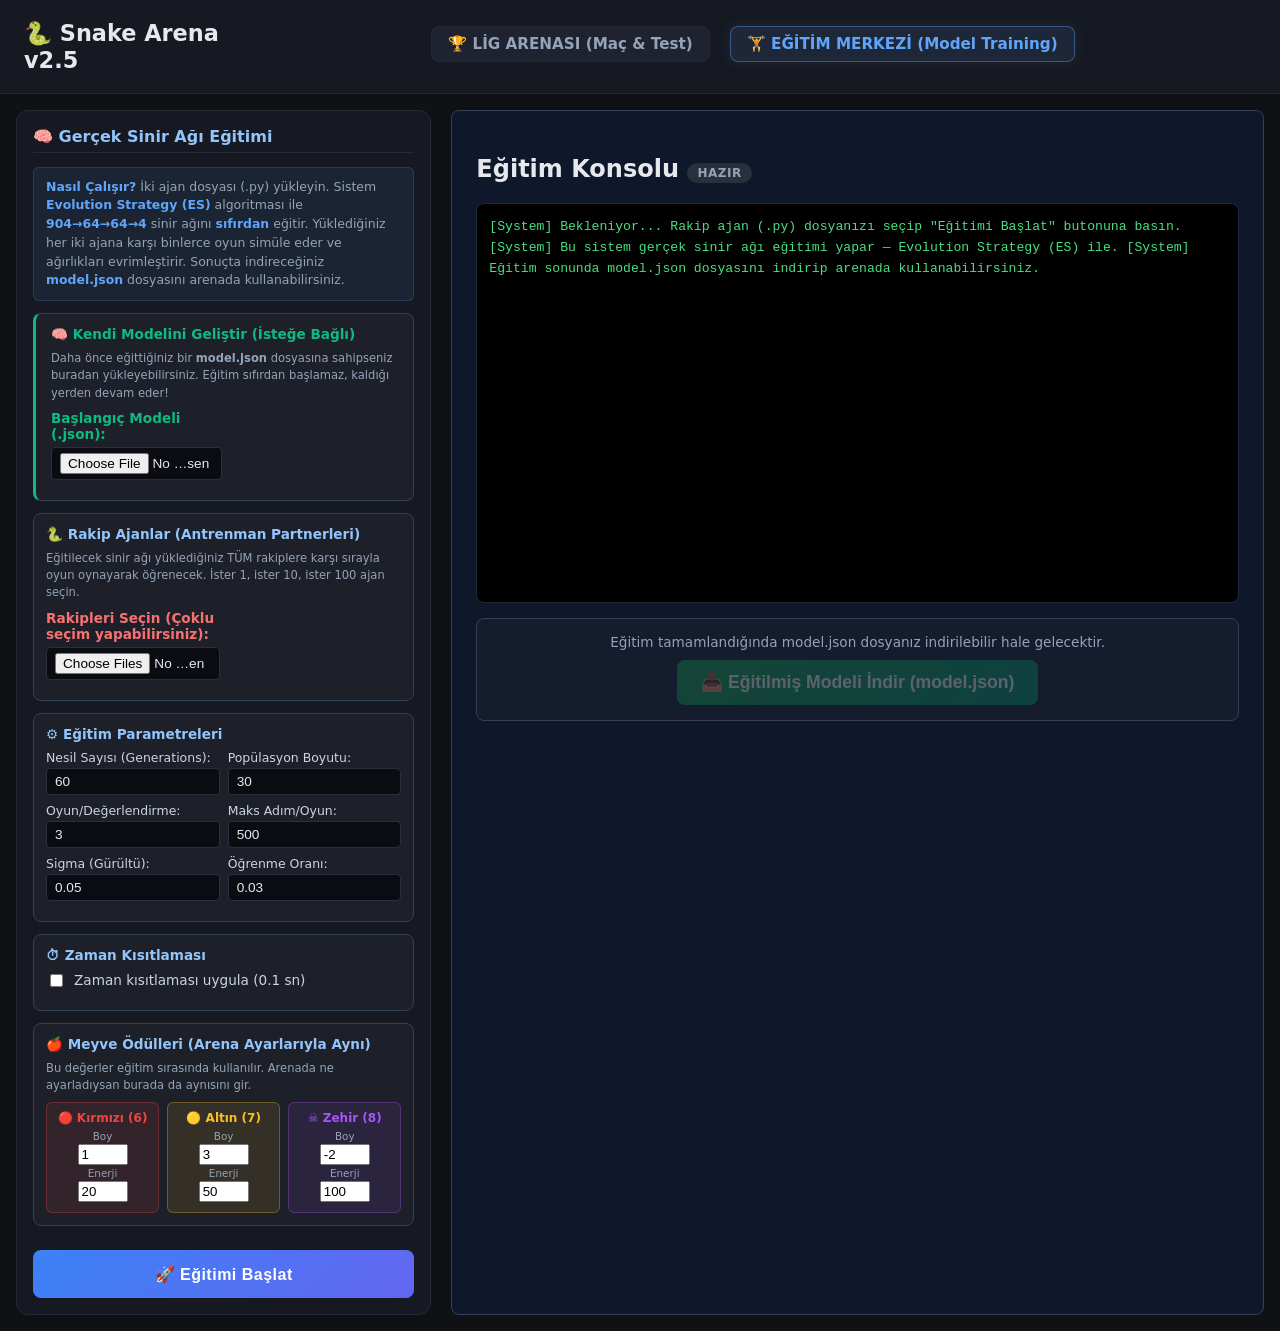
==== commit bbfa9f06: "feat: add support for loading base model weights to continue training in the UI and trainer backend" ====
--- a/templates/egitim.html
+++ b/templates/egitim.html
@@ -190,18 +190,26 @@
     </div>
     
     <form id="trainForm">
-      <!-- İki Ajan Yükleme -->
+      <!-- Eğitilecek Ana Model (Opsiyonel) -->
+      <div class="param-group" style="border-left: 3px solid #10b981; padding-left: 15px;">
+        <h3 style="color: #10b981;">🧠 Kendi Modelini Geliştir (İsteğe Bağlı)</h3>
+        <p class="hint tiny" style="margin:0 0 8px 0;">Daha önce eğittiğiniz bir <b>model.json</b> dosyasına sahipseniz buradan yükleyebilirsiniz. Eğitim sıfırdan başlamaz, kaldığı yerden devam eder!</p>
+        <div class="param-row">
+          <label style="font-weight: bold; color: #10b981; font-size: 0.85rem;">
+            Başlangıç Modeli (.json):
+            <input type="file" id="base_model" name="base_model" accept=".json" style="margin-top:5px;">
+          </label>
+        </div>
+      </div>
+      
+      <!-- Çoklu Rakip Yükleme -->
       <div class="param-group">
         <h3>🐍 Rakip Ajanlar (Antrenman Partnerleri)</h3>
-        <p class="hint tiny" style="margin:0 0 8px 0;">Eğitilecek sinir ağı bu iki rakibe karşı oyun oynayarak öğrenecek. İki farklı ajan yüklerseniz daha güçlü model çıkar.</p>
+        <p class="hint tiny" style="margin:0 0 8px 0;">Eğitilecek sinir ağı yüklediğiniz TÜM rakiplere karşı sırayla oyun oynayarak öğrenecek. İster 1, ister 10, ister 100 ajan seçin.</p>
         <div class="param-row">
-          <label style="font-weight: bold; color: #60a5fa; font-size: 0.85rem;">
-            1. Ajan (.py):
-            <input type="file" id="agent1" name="agent1_file" accept=".py" required style="margin-top:5px;">
-          </label>
-          <label style="font-weight: bold; color: #f87171; font-size: 0.85rem;">
-            2. Ajan (.py):
-            <input type="file" id="agent2" name="agent2_file" accept=".py" required style="margin-top:5px;">
+          <label style="font-weight: bold; color: #f87171; font-size: 0.85rem; width: 100%;">
+            Rakipleri Seçin (Çoklu seçim yapabilirsiniz):
+            <input type="file" id="opponents" name="opponents" accept=".py" multiple required style="margin-top:5px; width: 100%;">
           </label>
         </div>
       </div>
@@ -315,10 +323,9 @@
   document.getElementById("trainForm").addEventListener("submit", async (e) => {
     e.preventDefault();
     
-    const a1 = document.getElementById("agent1").files[0];
-    const a2 = document.getElementById("agent2").files[0];
-    if (!a1 || !a2) {
-      alert("Her iki ajan dosyasını da seçmelisiniz!");
+    const opponentsInput = document.getElementById("opponents");
+    if (!opponentsInput.files || opponentsInput.files.length === 0) {
+      alert("En az bir rakip ajan dosyası (.py) seçmelisiniz!");
       return;
     }
     
@@ -327,8 +334,15 @@
     
     // Form verileri
     let formData = new FormData();
-    formData.append("agent1_file", a1);
-    formData.append("agent2_file", a2);
+    const baseModel = document.getElementById("base_model").files[0];
+    if (baseModel) {
+        formData.append("base_model", baseModel);
+    }
+    
+    // Tüm rakipleri ekle
+    for (let i = 0; i < opponentsInput.files.length; i++) {
+        formData.append("opponents", opponentsInput.files[i]);
+    }
     formData.append("generations", document.getElementById("generations").value);
     formData.append("population_size", document.getElementById("population_size").value);
     formData.append("games_per_eval", document.getElementById("games_per_eval").value);
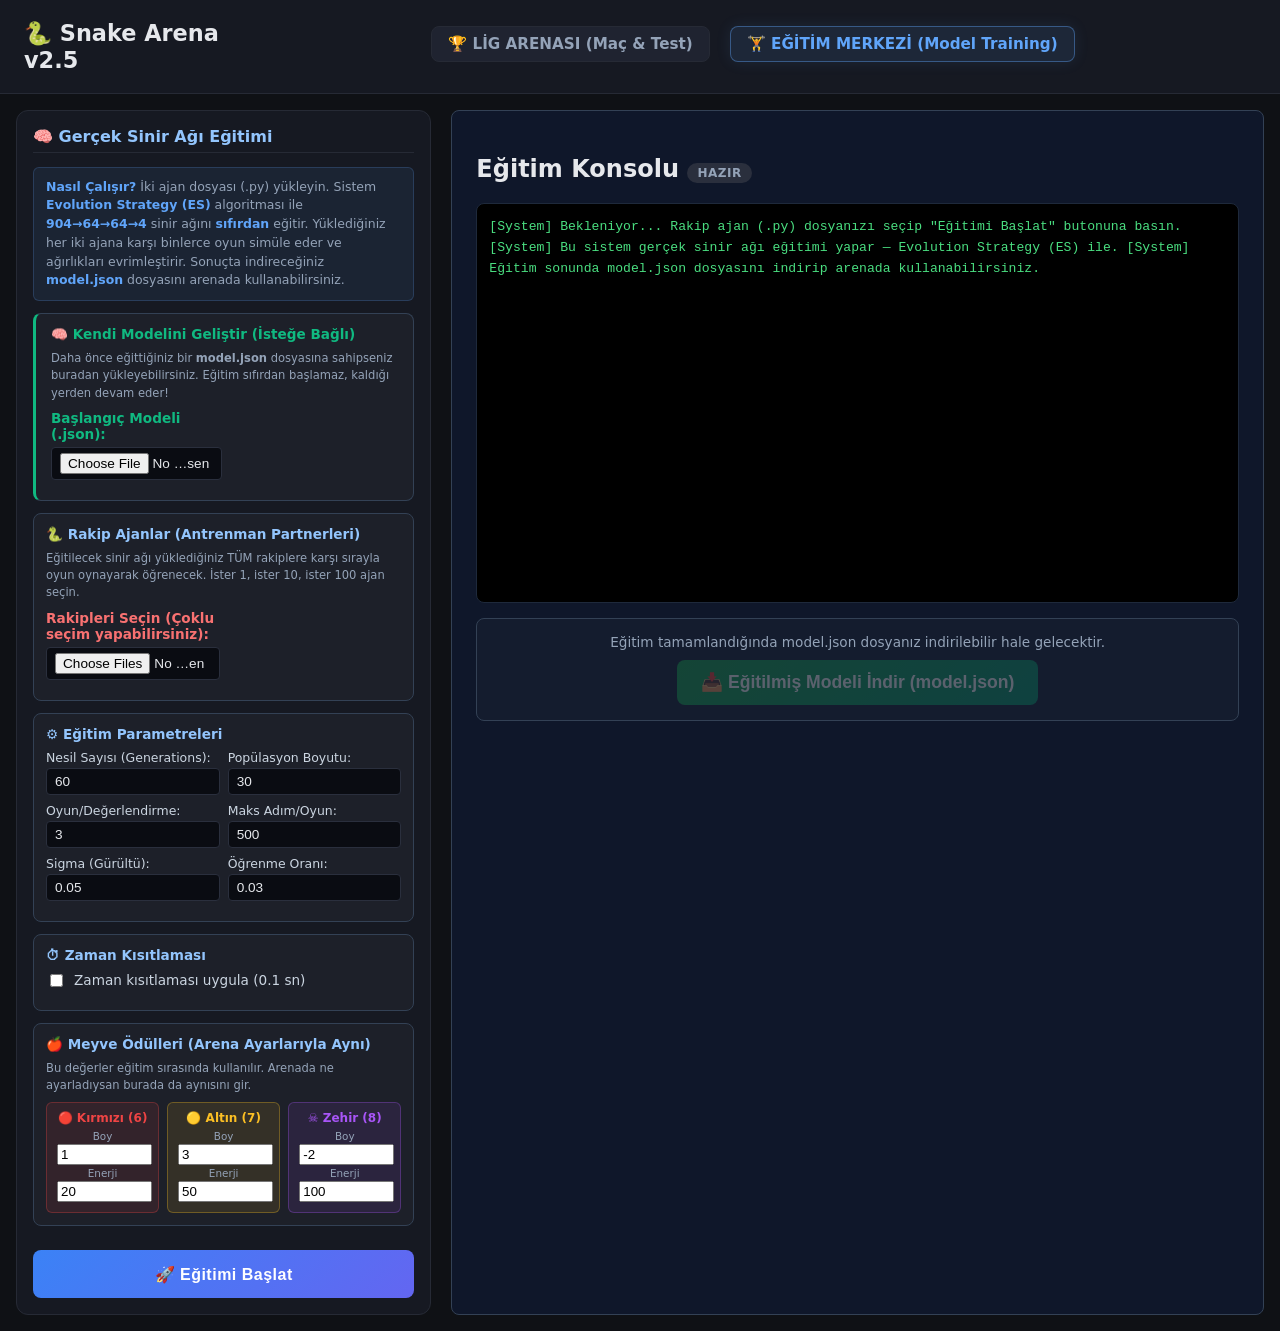
==== commit bf1ca6d2: "style: responsive layout update for fruit configuration inputs in egitim and index templates" ====
--- a/templates/egitim.html
+++ b/templates/egitim.html
@@ -265,23 +265,23 @@
           <div class="fruit-card red">
             <div class="fruit-title" style="color:#ef4444;">🔴 Kırmızı (6)</div>
             <span class="input-label">Boy</span>
-            <input type="number" id="f6_len" value="1" style="width:50px;">
+            <input type="number" id="f6_len" value="1" style="width:100%; box-sizing: border-box;">
             <span class="input-label">Enerji</span>
-            <input type="number" id="f6_egy" value="20" style="width:50px;">
+            <input type="number" id="f6_egy" value="20" style="width:100%; box-sizing: border-box;">
           </div>
           <div class="fruit-card gold">
             <div class="fruit-title" style="color:#fbbf24;">🟡 Altın (7)</div>
             <span class="input-label">Boy</span>
-            <input type="number" id="f7_len" value="3" style="width:50px;">
+            <input type="number" id="f7_len" value="3" style="width:100%; box-sizing: border-box;">
             <span class="input-label">Enerji</span>
-            <input type="number" id="f7_egy" value="50" style="width:50px;">
+            <input type="number" id="f7_egy" value="50" style="width:100%; box-sizing: border-box;">
           </div>
           <div class="fruit-card poison">
             <div class="fruit-title" style="color:#a855f7;">☠️ Zehir (8)</div>
             <span class="input-label">Boy</span>
-            <input type="number" id="f8_len" value="-2" style="width:50px;">
+            <input type="number" id="f8_len" value="-2" style="width:100%; box-sizing: border-box;">
             <span class="input-label">Enerji</span>
-            <input type="number" id="f8_egy" value="100" style="width:50px;">
+            <input type="number" id="f8_egy" value="100" style="width:100%; box-sizing: border-box;">
           </div>
         </div>
       </div>
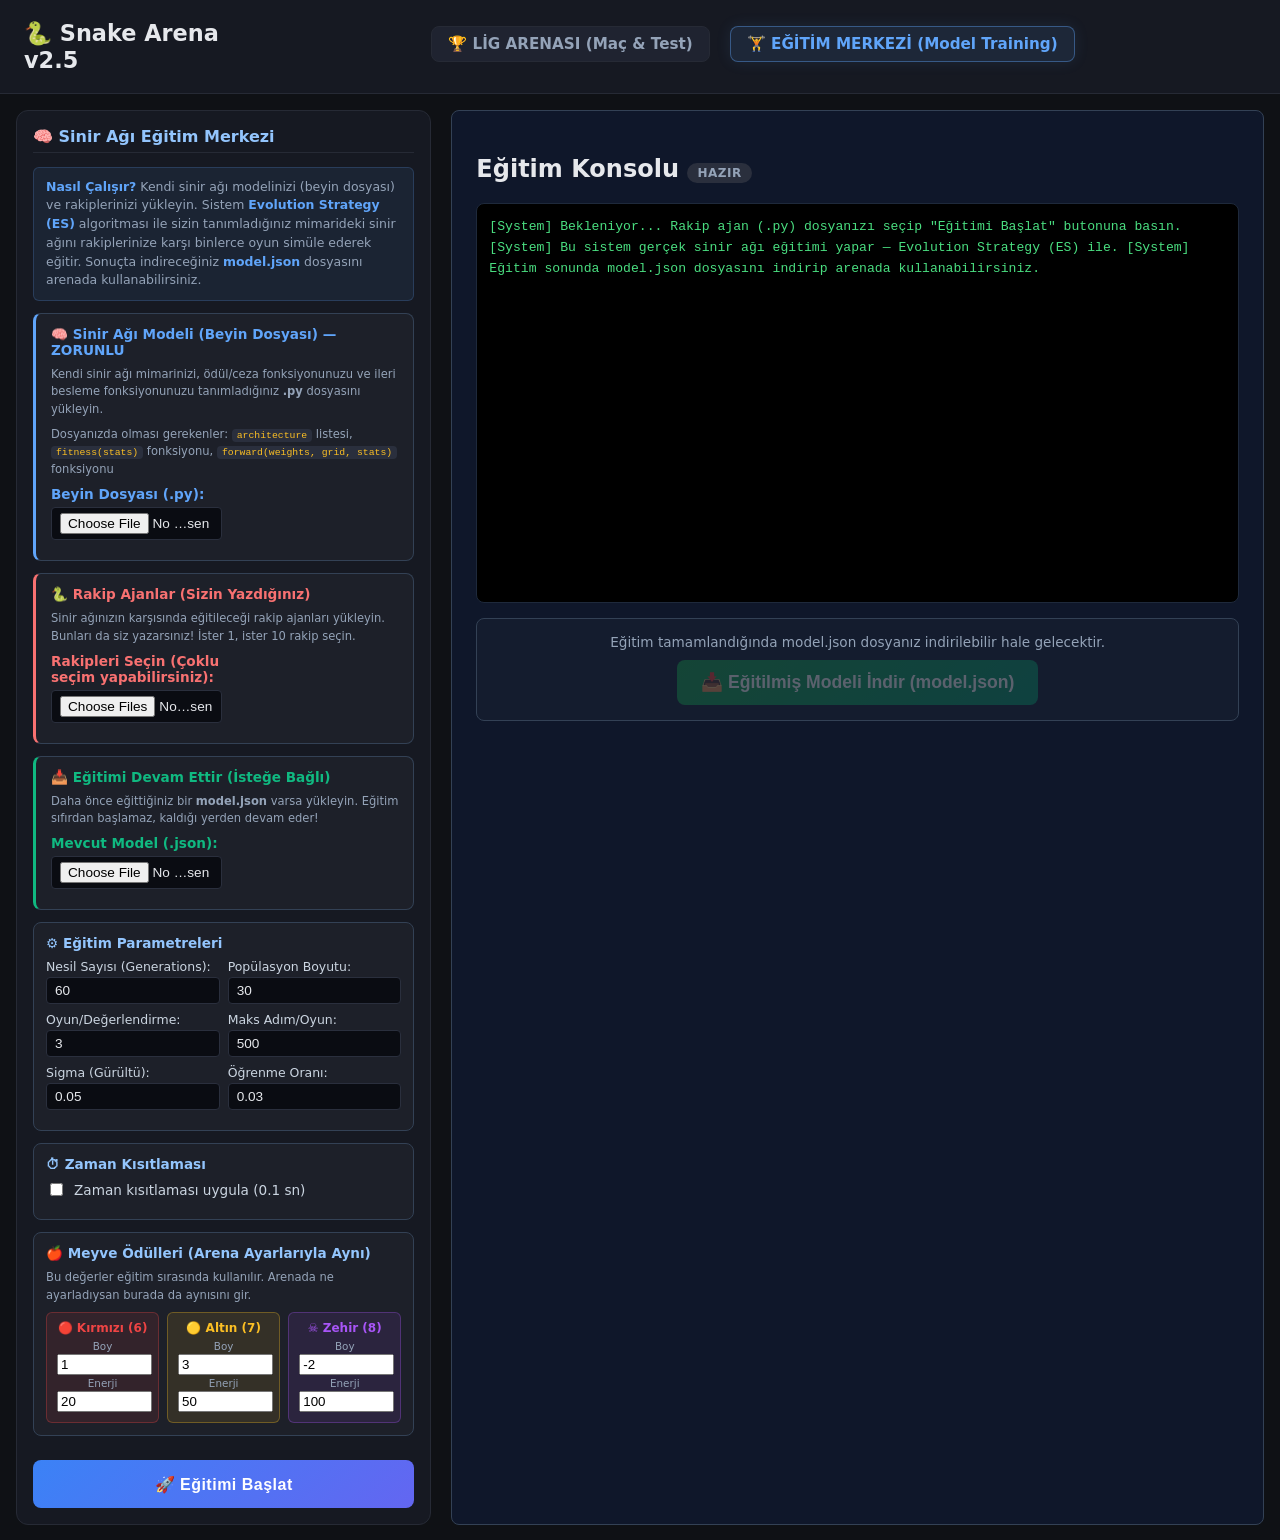
==== commit cedfaca7: "feat: enable modular brain architecture by allowing custom training logic and model definitions via " ====
--- a/templates/egitim.html
+++ b/templates/egitim.html
@@ -180,36 +180,49 @@
 
 <main class="training-container">
   <section class="panel train-settings">
-    <h2>🧠 Gerçek Sinir Ağı Eğitimi</h2>
+    <h2>🧠 Sinir Ağı Eğitim Merkezi</h2>
     
     <div class="info-box">
-      <b>Nasıl Çalışır?</b> İki ajan dosyası (.py) yükleyin. Sistem <b>Evolution Strategy (ES)</b> 
-      algoritması ile <b>904→64→64→4</b> sinir ağını <b>sıfırdan</b> eğitir. Yüklediğiniz her iki 
-      ajana karşı binlerce oyun simüle eder ve ağırlıkları evrimleştirir. Sonuçta indireceğiniz 
+      <b>Nasıl Çalışır?</b> Kendi sinir ağı modelinizi (beyin dosyası) ve rakiplerinizi yükleyin.
+      Sistem <b>Evolution Strategy (ES)</b> algoritması ile sizin tanımladığınız mimarideki sinir ağını
+      rakiplerinize karşı binlerce oyun simüle ederek eğitir. Sonuçta indireceğiniz
       <b>model.json</b> dosyasını arenada kullanabilirsiniz.
     </div>
     
     <form id="trainForm">
-      <!-- Eğitilecek Ana Model (Opsiyonel) -->
-      <div class="param-group" style="border-left: 3px solid #10b981; padding-left: 15px;">
-        <h3 style="color: #10b981;">🧠 Kendi Modelini Geliştir (İsteğe Bağlı)</h3>
-        <p class="hint tiny" style="margin:0 0 8px 0;">Daha önce eğittiğiniz bir <b>model.json</b> dosyasına sahipseniz buradan yükleyebilirsiniz. Eğitim sıfırdan başlamaz, kaldığı yerden devam eder!</p>
+      <!-- 1. BÖLÜM: Beyin Dosyası (ZORUNLU) -->
+      <div class="param-group" style="border-left: 3px solid #60a5fa; padding-left: 15px;">
+        <h3 style="color: #60a5fa;">🧠 Sinir Ağı Modeli (Beyin Dosyası) — ZORUNLU</h3>
+        <p class="hint tiny" style="margin:0 0 8px 0;">Kendi sinir ağı mimarinizi, ödül/ceza fonksiyonunuzu ve ileri besleme fonksiyonunuzu tanımladığınız <b>.py</b> dosyasını yükleyin.</p>
+        <p class="hint tiny" style="margin:0 0 8px 0; color: #94a3b8;">Dosyanızda olması gerekenler: <code>architecture</code> listesi, <code>fitness(stats)</code> fonksiyonu, <code>forward(weights, grid, stats)</code> fonksiyonu</p>
         <div class="param-row">
-          <label style="font-weight: bold; color: #10b981; font-size: 0.85rem;">
-            Başlangıç Modeli (.json):
-            <input type="file" id="base_model" name="base_model" accept=".json" style="margin-top:5px;">
+          <label style="font-weight: bold; color: #60a5fa; font-size: 0.85rem; width: 100%;">
+            Beyin Dosyası (.py):
+            <input type="file" id="brain_file" name="brain_file" accept=".py" required style="margin-top:5px; width: 100%;">
           </label>
         </div>
       </div>
-      
-      <!-- Çoklu Rakip Yükleme -->
-      <div class="param-group">
-        <h3>🐍 Rakip Ajanlar (Antrenman Partnerleri)</h3>
-        <p class="hint tiny" style="margin:0 0 8px 0;">Eğitilecek sinir ağı yüklediğiniz TÜM rakiplere karşı sırayla oyun oynayarak öğrenecek. İster 1, ister 10, ister 100 ajan seçin.</p>
+
+      <!-- 2. BÖLÜM: Rakipler -->
+      <div class="param-group" style="border-left: 3px solid #f87171; padding-left: 15px;">
+        <h3 style="color: #f87171;">🐍 Rakip Ajanlar (Sizin Yazdığınız)</h3>
+        <p class="hint tiny" style="margin:0 0 8px 0;">Sinir ağınızın karşısında eğitileceği rakip ajanları yükleyin. Bunları da siz yazarsınız! İster 1, ister 10 rakip seçin.</p>
         <div class="param-row">
           <label style="font-weight: bold; color: #f87171; font-size: 0.85rem; width: 100%;">
             Rakipleri Seçin (Çoklu seçim yapabilirsiniz):
             <input type="file" id="opponents" name="opponents" accept=".py" multiple required style="margin-top:5px; width: 100%;">
+          </label>
+        </div>
+      </div>
+
+      <!-- 3. BÖLÜM: Mevcut Model (Devam Ettirme) -->
+      <div class="param-group" style="border-left: 3px solid #10b981; padding-left: 15px;">
+        <h3 style="color: #10b981;">📥 Eğitimi Devam Ettir (İsteğe Bağlı)</h3>
+        <p class="hint tiny" style="margin:0 0 8px 0;">Daha önce eğittiğiniz bir <b>model.json</b> varsa yükleyin. Eğitim sıfırdan başlamaz, kaldığı yerden devam eder!</p>
+        <div class="param-row">
+          <label style="font-weight: bold; color: #10b981; font-size: 0.85rem; width: 100%;">
+            Mevcut Model (.json):
+            <input type="file" id="base_model" name="base_model" accept=".json" style="margin-top:5px; width: 100%;">
           </label>
         </div>
       </div>
@@ -323,6 +336,12 @@
   document.getElementById("trainForm").addEventListener("submit", async (e) => {
     e.preventDefault();
     
+    const brainInput = document.getElementById("brain_file");
+    if (!brainInput.files || brainInput.files.length === 0) {
+      alert("Beyin dosyası (.py) yüklemeniz zorunludur! Sinir ağı mimarinizi, ödül/ceza fonksiyonunuzu ve forward fonksiyonunuzu tanımlayan dosyayı seçin.");
+      return;
+    }
+    
     const opponentsInput = document.getElementById("opponents");
     if (!opponentsInput.files || opponentsInput.files.length === 0) {
       alert("En az bir rakip ajan dosyası (.py) seçmelisiniz!");
@@ -334,6 +353,14 @@
     
     // Form verileri
     let formData = new FormData();
+    
+    // Beyin dosyası (opsiyonel)
+    const brainFile = document.getElementById("brain_file").files[0];
+    if (brainFile) {
+        formData.append("brain_file", brainFile);
+    }
+    
+    // Mevcut model (opsiyonel)
     const baseModel = document.getElementById("base_model").files[0];
     if (baseModel) {
         formData.append("base_model", baseModel);
